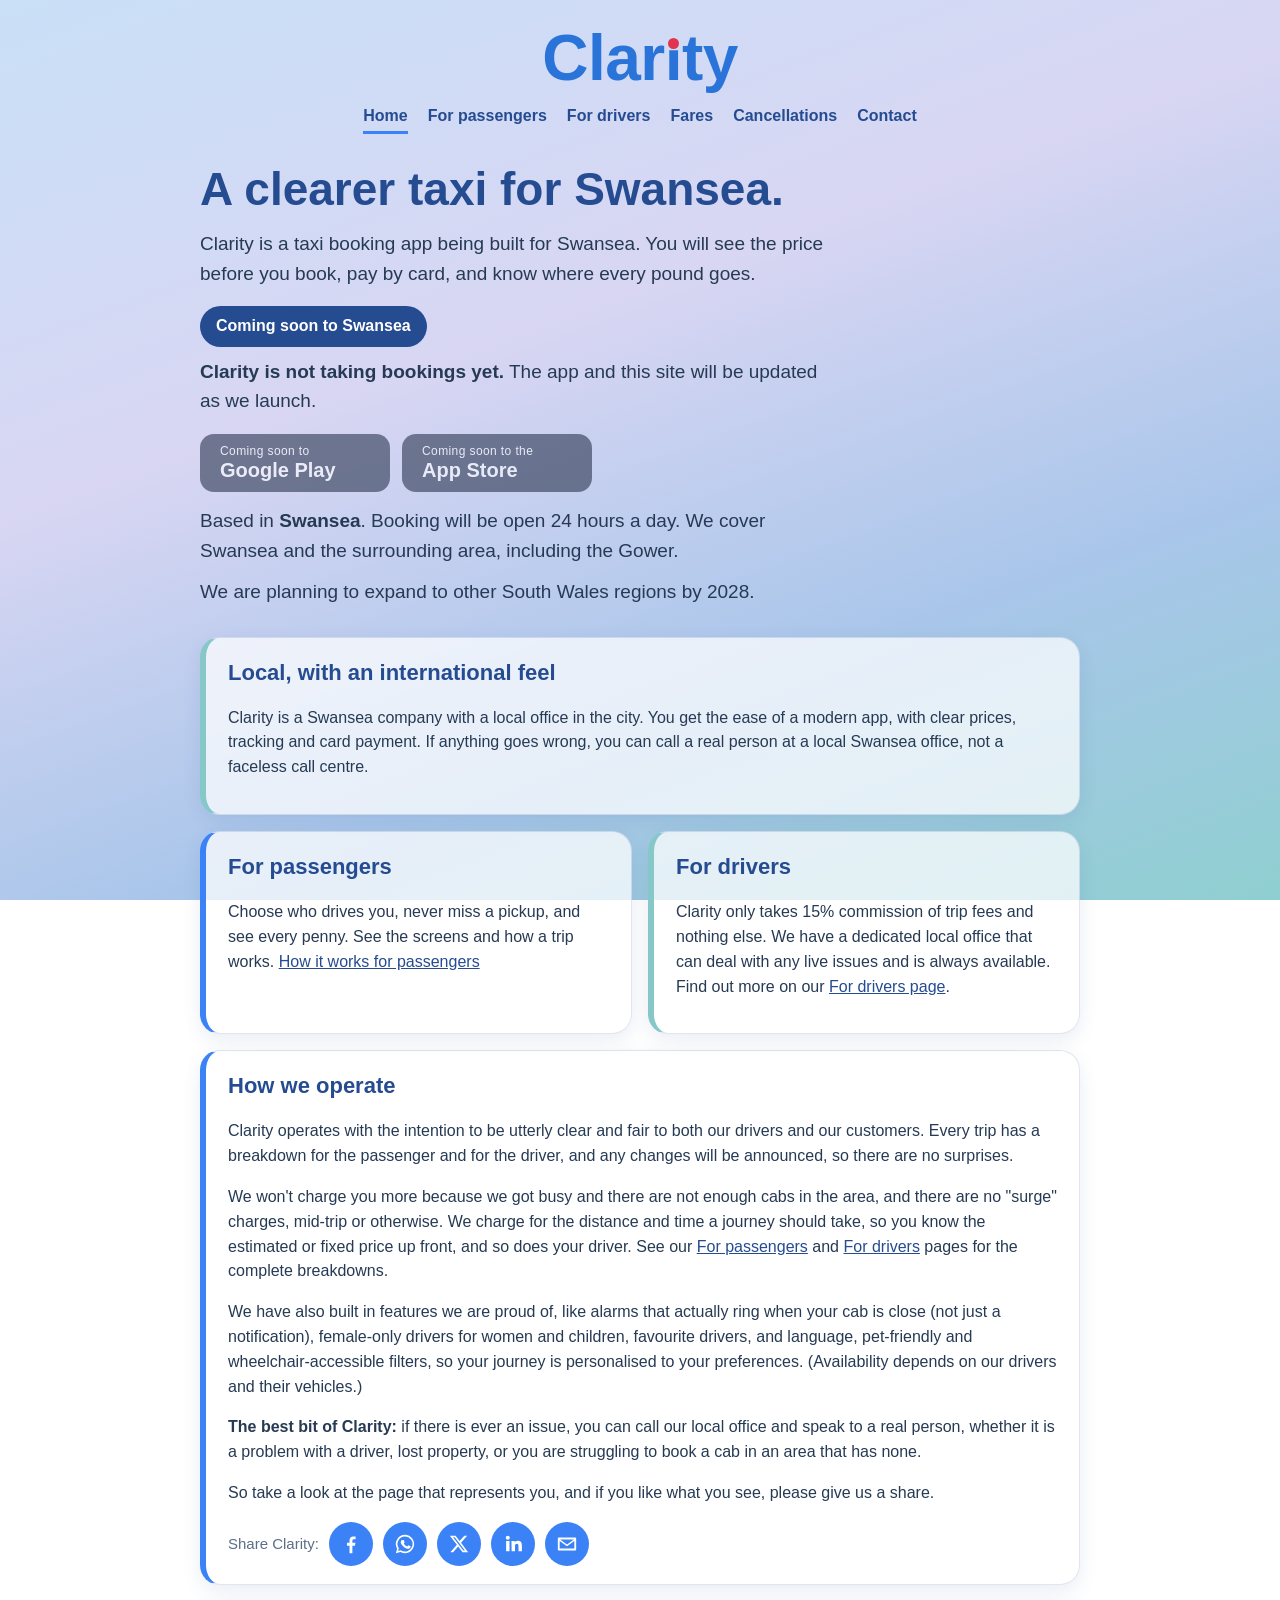
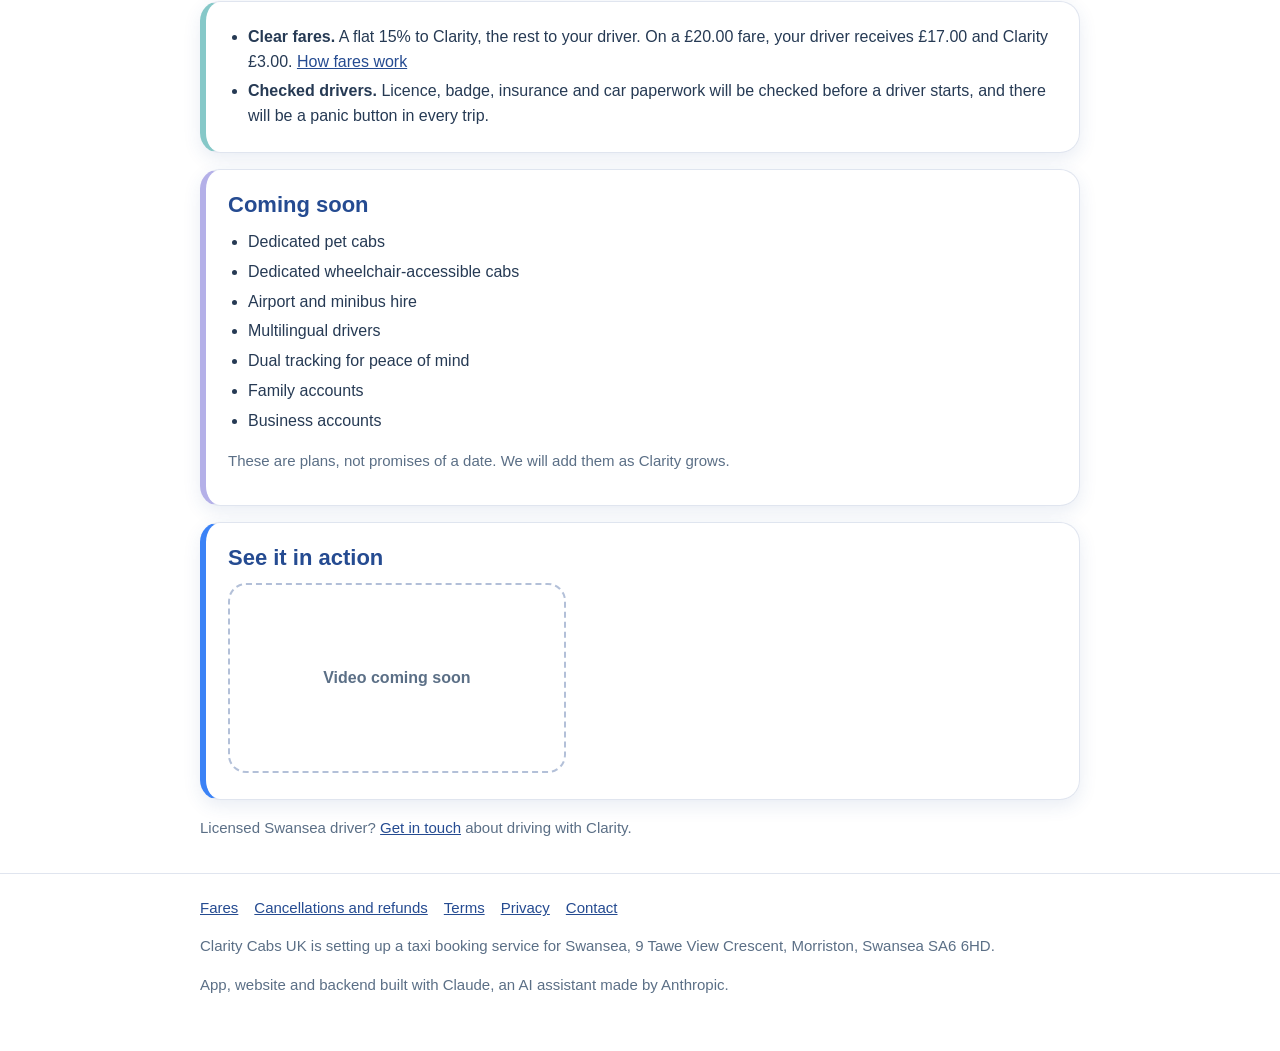
==== index.html @ 17a3097c "Clarity website, pre-launch: coming soon to Swansea Co-Authored-By: Claude Sonnet 5.5 <noreply@anthr" ====
<!doctype html>
<html lang="en-GB">
<head>
<meta charset="utf-8">
<meta name="viewport" content="width=device-width, initial-scale=1">
<title>Clarity: a clearer taxi for Swansea</title>
<meta name="description" content="Clarity is a local Swansea cab company with an international feel: a modern booking app, clear prices, and a local office you can call.">
<link rel="stylesheet" href="style.css?v=2">
</head>
<body>
<header class="site"><div class="wrap">
  <a class="mark" href="/" aria-label="Clarity home">Clar<span class="i"><span class="stem">ı</span></span>ty</a>
  <nav>
    <a href="/" aria-current="page">Home</a>
    <a href="passengers.html">For passengers</a>
    <a href="drivers.html">For drivers</a>
    <a href="fares.html">Fares</a>
    <a href="cancellations.html">Cancellations</a>
    <a href="contact.html">Contact</a>
  </nav>
</div></header>

<main class="wrap">
  <section class="hero">
    <h1>A clearer taxi for Swansea.</h1>
    <p>Clarity is a taxi booking app being built for Swansea. You will see the price before you book, pay by card, and know where every pound goes.</p>
    <span class="soon">Coming soon to Swansea</span>
    <p class="note" style="margin-top:10px"><strong>Clarity is not taking bookings yet.</strong> The app and this site will be updated as we launch.</p>
    <div class="badges" aria-label="Get the app">
      <!-- Replace each span with a link, and the text with the official store badge, when the app is published -->
      <span class="store" aria-disabled="true"><small>Coming soon to</small><strong>Google Play</strong></span>
      <span class="store" aria-disabled="true"><small>Coming soon to the</small><strong>App Store</strong></span>
    </div>
    <p class="note" style="margin-top:14px">Based in <strong>Swansea</strong>. Booking will be open 24 hours a day. We cover Swansea and the surrounding area, including the Gower.</p>
    <p class="note" style="margin-top:6px">We are planning to expand to other South Wales regions by 2028.</p>
  </section>

  <section class="card teal" id="local">
    <h2>Local, with an international feel</h2>
    <p>Clarity is a Swansea company with a local office in the city. You get the ease of a modern app, with clear prices, tracking and card payment. If anything goes wrong, you can call a real person at a local Swansea office, not a faceless call centre.</p>
  </section>

  <section class="grid" id="how" style="margin-top:16px">
    <div class="card"><h2>For passengers</h2><p>Choose who drives you, never miss a pickup, and see every penny. See the screens and how a trip works. <a href="passengers.html">How it works for passengers</a></p></div>
    <div class="card teal"><h2>For drivers</h2><p>Clarity only takes 15% commission of trip fees and nothing else. We have a dedicated local office that can deal with any live issues and is always available. Find out more on our <a href="drivers.html">For drivers page</a>.</p></div>
  </section>

  <section class="card" id="how-we-operate" style="margin-top:16px">
    <h2>How we operate</h2>
    <p>Clarity operates with the intention to be utterly clear and fair to both our drivers and our customers. Every trip has a breakdown for the passenger and for the driver, and any changes will be announced, so there are no surprises.</p>
    <p>We won't charge you more because we got busy and there are not enough cabs in the area, and there are no "surge" charges, mid-trip or otherwise. We charge for the distance and time a journey should take, so you know the estimated or fixed price up front, and so does your driver. See our <a href="passengers.html">For passengers</a> and <a href="drivers.html">For drivers</a> pages for the complete breakdowns.</p>
    <p>We have also built in features we are proud of, like alarms that actually ring when your cab is close (not just a notification), female-only drivers for women and children, favourite drivers, and language, pet-friendly and wheelchair-accessible filters, so your journey is personalised to your preferences. (Availability depends on our drivers and their vehicles.)</p>
    <p><strong>The best bit of Clarity:</strong> if there is ever an issue, you can call our local office and speak to a real person, whether it is a problem with a driver, lost property, or you are struggling to book a cab in an area that has none.</p>
    <p>So take a look at the page that represents you, and if you like what you see, please give us a share.</p>
    <div class="shares" aria-label="Share Clarity">
      <span class="note">Share Clarity:</span>
      <a class="share" href="https://www.facebook.com/sharer/sharer.php?u=https%3A%2F%2Fclaritycabs.co.uk%2F" target="_blank" rel="noopener" aria-label="Share on Facebook" title="Share on Facebook"><svg viewBox="0 0 24 24" aria-hidden="true"><path d="M13.5 22v-8.2h2.8l.5-3.3h-3.3V8.4c0-1 .4-1.7 1.8-1.7H17V3.8c-.3 0-1.3-.1-2.5-.1-2.5 0-4.1 1.5-4.1 4.2v2.6H7.6v3.3h2.8V22z"/></svg></a>
      <a class="share" href="https://wa.me/?text=Clarity%2C%20a%20clearer%20taxi%20for%20Swansea%20https%3A%2F%2Fclaritycabs.co.uk%2F" target="_blank" rel="noopener" aria-label="Share on WhatsApp" title="Share on WhatsApp"><svg viewBox="0 0 24 24" aria-hidden="true"><path d="M12 2a10 10 0 0 0-8.6 15.1L2 22l5-1.3A10 10 0 1 0 12 2zm0 1.8a8.2 8.2 0 1 1-4.2 15.2l-.3-.2-3 .8.8-2.9-.2-.3A8.2 8.2 0 0 1 12 3.8zm-3 3.7c-.2 0-.5.1-.7.4-.3.3-.9.9-.9 2.1s.9 2.5 1 2.6c.1.2 1.800 2.900 4.500 3.900 2.200.9 2.700.7 3.200.7.500-.1 1.600-.7 1.800-1.300.2-.6.2-1.200.2-1.300-.1-.1-.2-.2-.5-.3l-1.600-.8c-.2-.1-.4-.1-.6.1l-.7.9c-.1.2-.3.2-.5.1-.3-.1-1.100-.4-2-1.200-.7-.7-1.200-1.500-1.400-1.700-.1-.3 0-.4.100-.5l.4-.5.2-.4c.1-.2 0-.3 0-.4l-.7-1.800c-.2-.5-.4-.4-.6-.4z"/></svg></a>
      <a class="share" href="https://twitter.com/intent/tweet?url=https%3A%2F%2Fclaritycabs.co.uk%2F&text=Clarity%2C%20a%20clearer%20taxi%20for%20Swansea" target="_blank" rel="noopener" aria-label="Share on X" title="Share on X"><svg viewBox="0 0 24 24" aria-hidden="true"><path d="M17.8 3h3.1l-6.7 7.700L22 21h-6.100l-4.800-6.200L5.600 21H2.500l7.200-8.200L2 3h6.300l4.300 5.700zm-1.100 16.200h1.700L7.300 4.700H5.500z"/></svg></a>
      <a class="share" href="https://www.linkedin.com/sharing/share-offsite/?url=https%3A%2F%2Fclaritycabs.co.uk%2F" target="_blank" rel="noopener" aria-label="Share on LinkedIn" title="Share on LinkedIn"><svg viewBox="0 0 24 24" aria-hidden="true"><path d="M4.500 8.800h3.700V20H4.500zM6.300 3a2.200 2.200 0 1 1 0 4.400 2.200 2.200 0 0 1 0-4.400zM10.300 8.800h3.500v1.500c.5-.9 1.700-1.800 3.500-1.800 3.700 0 4.400 2.400 4.400 5.600V20h-3.700v-5.300c0-1.300 0-2.900-1.800-2.900s-2 1.400-2 2.800V20h-3.700z"/></svg></a>
      <a class="share" href="mailto:?subject=Clarity%2C%20a%20clearer%20taxi%20for%20Swansea&body=Have%20a%20look%20at%20Clarity%3A%20https%3A%2F%2Fclaritycabs.co.uk%2F" target="_blank" rel="noopener" aria-label="Share by email" title="Share by email"><svg viewBox="0 0 24 24" aria-hidden="true"><path d="M3 5h18a1 1 0 0 1 1 1v12a1 1 0 0 1-1 1H3a1 1 0 0 1-1-1V6a1 1 0 0 1 1-1zm1.500 2 7.500 5.500L19.500 7zM4 8.700V17h16V8.700l-8 5.800z"/></svg></a>
    </div>
  </section>

  <section class="card teal" aria-label="Why Clarity" style="margin-top:16px">
    <ul style="margin:0;padding-left:20px">
      <li><strong>Clear fares.</strong> A flat 15% to Clarity, the rest to your driver. On a £20.00 fare, your driver receives £17.00 and Clarity £3.00. <a href="fares.html">How fares work</a></li>
      <li><strong>Checked drivers.</strong> Licence, badge, insurance and car paperwork will be checked before a driver starts, and there will be a panic button in every trip.</li>
    </ul>
  </section>

  <section class="card lilac" id="future" style="margin-top:16px">
    <h2>Coming soon</h2>
    <ul style="margin:6px 0 0;padding-left:20px">
      <li>Dedicated pet cabs</li>
      <li>Dedicated wheelchair-accessible cabs</li>
      <li>Airport and minibus hire</li>
      <li>Multilingual drivers</li>
      <li>Dual tracking for peace of mind</li>
      <li>Family accounts</li>
      <li>Business accounts</li>
    </ul>
    <p class="note">These are plans, not promises of a date. We will add them as Clarity grows.</p>
  </section>

  <section class="card" id="video" style="margin-top:16px">
    <h2>See it in action</h2>
    <div class="video" role="img" aria-label="A video of the app is coming soon"><span>Video coming soon</span></div>
  </section>

  <p class="note" style="margin-top:16px">Licensed Swansea driver? <a href="contact.html">Get in touch</a> about driving with Clarity.</p>
</main>

<footer class="site"><div class="wrap">
  <a href="fares.html">Fares</a><a href="cancellations.html">Cancellations and refunds</a><a href="terms.html">Terms</a><a href="privacy.html">Privacy</a><a href="contact.html">Contact</a>
  <p>Clarity Cabs UK is setting up a taxi booking service for Swansea, 9 Tawe View Crescent, Morriston, Swansea SA6 6HD.</p>
  <p>App, website and backend built with Claude, an AI assistant made by Anthropic.</p>
</div></footer>
</body>
</html>
---- style.css ----
/* Clarity website: the same icy blue and lilac look as the apps. One stylesheet, no scripts, no outside fonts or trackers. */
:root {
  --navy: #254b91;
  --ink: #263a54;
  --muted: #5b6f86;
  --blue: #3b82f6;
  --red: #e0344f;
  --card: rgba(255, 255, 255, 0.72);
  --edge: rgba(37, 75, 145, 0.14);
}
* { box-sizing: border-box; }
html { -webkit-text-size-adjust: 100%; }
body {
  margin: 0;
  font-family: "Segoe UI", Roboto, "Helvetica Neue", Arial, sans-serif;
  color: var(--ink);
  line-height: 1.55;
  background: linear-gradient(160deg, #c9e0f7 0%, #d8d6f3 38%, #a9c6ea 70%, #8fcfd0 100%) fixed;
  min-height: 100vh;
}
a { color: var(--navy); }
.wrap { max-width: 920px; margin: 0 auto; padding: 0 20px; }

header.site { padding: 26px 0 8px; }
header.site .wrap { display: flex; flex-direction: column; align-items: center; gap: 14px; text-align: center; }
.mark { font-size: 64px; display: block; font-weight: 800; color: #2a74d9; text-decoration: none; letter-spacing: -0.5px; line-height: 1; }
.mark .i { position: relative; display: inline-block; }
.mark .stem { display: inline-block; clip-path: inset(0.38em 0 0 0); }
.mark .i::after { content: ""; position: absolute; left: 50%; top: 0.18em; width: 0.18em; height: 0.18em; margin-left: -0.09em; border-radius: 50%; background: var(--red); }
nav { display: flex; flex-wrap: wrap; justify-content: center; gap: 6px 20px; }
nav a { text-decoration: none; font-weight: 600; color: var(--navy); }
nav a[aria-current="page"] { border-bottom: 3px solid var(--blue); padding-bottom: 2px; }

.hero { padding: 22px 0 18px; text-align: left; }
.hero h1 { font-size: clamp(30px, 6vw, 46px); line-height: 1.12; margin: 0 0 14px; color: var(--navy); }
.hero p { font-size: 19px; max-width: 640px; margin: 0 0 12px; color: var(--ink); }
.soon { display: inline-block; background: var(--navy); color: #fff; font-weight: 700; padding: 8px 16px; border-radius: 22px; margin-top: 6px; }

h1.page { font-size: clamp(28px, 5vw, 38px); color: var(--navy); margin: 30px 0 6px; }
h2 { font-size: 22px; color: var(--navy); margin: 0 0 8px; }
.lead { font-size: 18px; color: var(--muted); margin: 0 0 18px; }

.card { background: var(--card); border: 1px solid var(--edge); border-left: 6px solid var(--blue); border-radius: 20px; padding: 18px 22px; margin: 0 0 16px; box-shadow: 0 6px 18px rgba(37, 75, 145, 0.10); }
.card.teal { border-left-color: #86c8c8; }
.card.lilac { border-left-color: #b4b0e8; }
.card.red { border-left-color: var(--red); }
.card ul, .card ol { margin: 6px 0 4px; padding-left: 22px; }
.card li { margin: 5px 0; }
.grid { display: grid; gap: 16px; grid-template-columns: repeat(auto-fit, minmax(260px, 1fr)); }
.grid .card { margin: 0; }

table { width: 100%; border-collapse: collapse; margin: 8px 0 4px; }
th, td { text-align: left; padding: 9px 8px; border-bottom: 1px solid var(--edge); vertical-align: top; }
th { color: var(--navy); }

.badges { display: flex; flex-wrap: wrap; gap: 12px; margin-top: 18px; }
.store { display: inline-flex; flex-direction: column; justify-content: center; min-width: 190px; padding: 10px 20px; border-radius: 14px; background: #1b2740; color: #fff; opacity: 0.55; cursor: default; line-height: 1.2; }
.store small { font-size: 12px; letter-spacing: 0.4px; }
.store strong { font-size: 20px; }
.steps-list { list-style: none; margin: 8px 0 2px; padding: 0; }
.steps-list li { display: flex; gap: 12px; align-items: flex-start; margin: 0 0 12px; }
.num { flex: none; width: 28px; height: 28px; border-radius: 50%; background: var(--blue); color: #fff; font-weight: 800; display: flex; align-items: center; justify-content: center; }
.video { max-width: 520px; max-height: 190px; aspect-ratio: 16 / 9; border: 2px dashed rgba(37, 75, 145, 0.35); border-radius: 18px; background: rgba(255, 255, 255, 0.45); display: flex; align-items: center; justify-content: center; color: var(--muted); font-weight: 700; margin: 6px 0 8px; }
.note { font-size: 15px; color: var(--muted); }
.todo { background: #fff4c9; border: 1px dashed #d9a400; padding: 1px 6px; border-radius: 6px; font-weight: 600; }

footer.site { margin-top: 34px; padding: 22px 0 40px; border-top: 1px solid var(--edge); font-size: 15px; color: var(--muted); }
footer.site a { margin-right: 16px; }
@media (max-width: 520px) { .hide-sm { display: none; } .card { padding: 16px 16px; } nav a { font-size: 14.5px; } .mark { font-size: 50px; } nav { gap: 6px 14px; } }

/* screen galleries (passenger and driver pages) */
.shots { display: flex; gap: 18px; overflow-x: auto; scroll-snap-type: x proximity; padding: 4px 4px 14px; margin: 10px 0 0; align-items: flex-start; -webkit-overflow-scrolling: touch; }
.shots figure { margin: 0; text-align: center; flex: 0 0 180px; scroll-snap-align: start; }
.shots img { width: 100%; max-width: 260px; height: auto; border-radius: 22px; border: 1px solid var(--edge); box-shadow: 0 8px 22px rgba(37, 75, 145, 0.18); }
.shots figcaption { font-size: 15px; color: var(--ink); margin-top: 8px; }
.shots figcaption strong { display: block; color: var(--navy); }

/* driver calculator */
.calc { display: grid; gap: 12px; grid-template-columns: repeat(auto-fit, minmax(220px, 1fr)); margin: 12px 0; }
.calc label { display: block; font-weight: 600; color: var(--navy); font-size: 15px; }
.calc input { display: block; width: 100%; margin-top: 6px; padding: 11px 12px; font-size: 18px; border: 1px solid var(--edge); border-radius: 12px; background: #fff; color: var(--ink); }
.calcout { font-size: 19px; font-weight: 700; color: var(--navy); background: rgba(255,255,255,.75); border-radius: 14px; padding: 14px 16px; margin: 6px 0 10px; }
.calc select { display: block; width: 100%; margin-top: 6px; padding: 11px 12px; font-size: 18px; border: 1px solid var(--edge); border-radius: 12px; background: #fff; color: var(--ink); }

.shares { display: flex; flex-wrap: wrap; align-items: center; gap: 10px; margin-top: 12px; }
a.share { display: inline-flex; align-items: center; justify-content: center; width: 44px; height: 44px; border-radius: 50%; background: var(--blue); color: #fff; }
a.share svg { width: 22px; height: 22px; fill: currentColor; }
a.share:hover, a.share:focus-visible { background: var(--red); }
.grid.after { margin-bottom: 30px; }
.tablewrap { overflow-x: auto; }
.tablewrap table { min-width: 560px; font-size: 15px; }
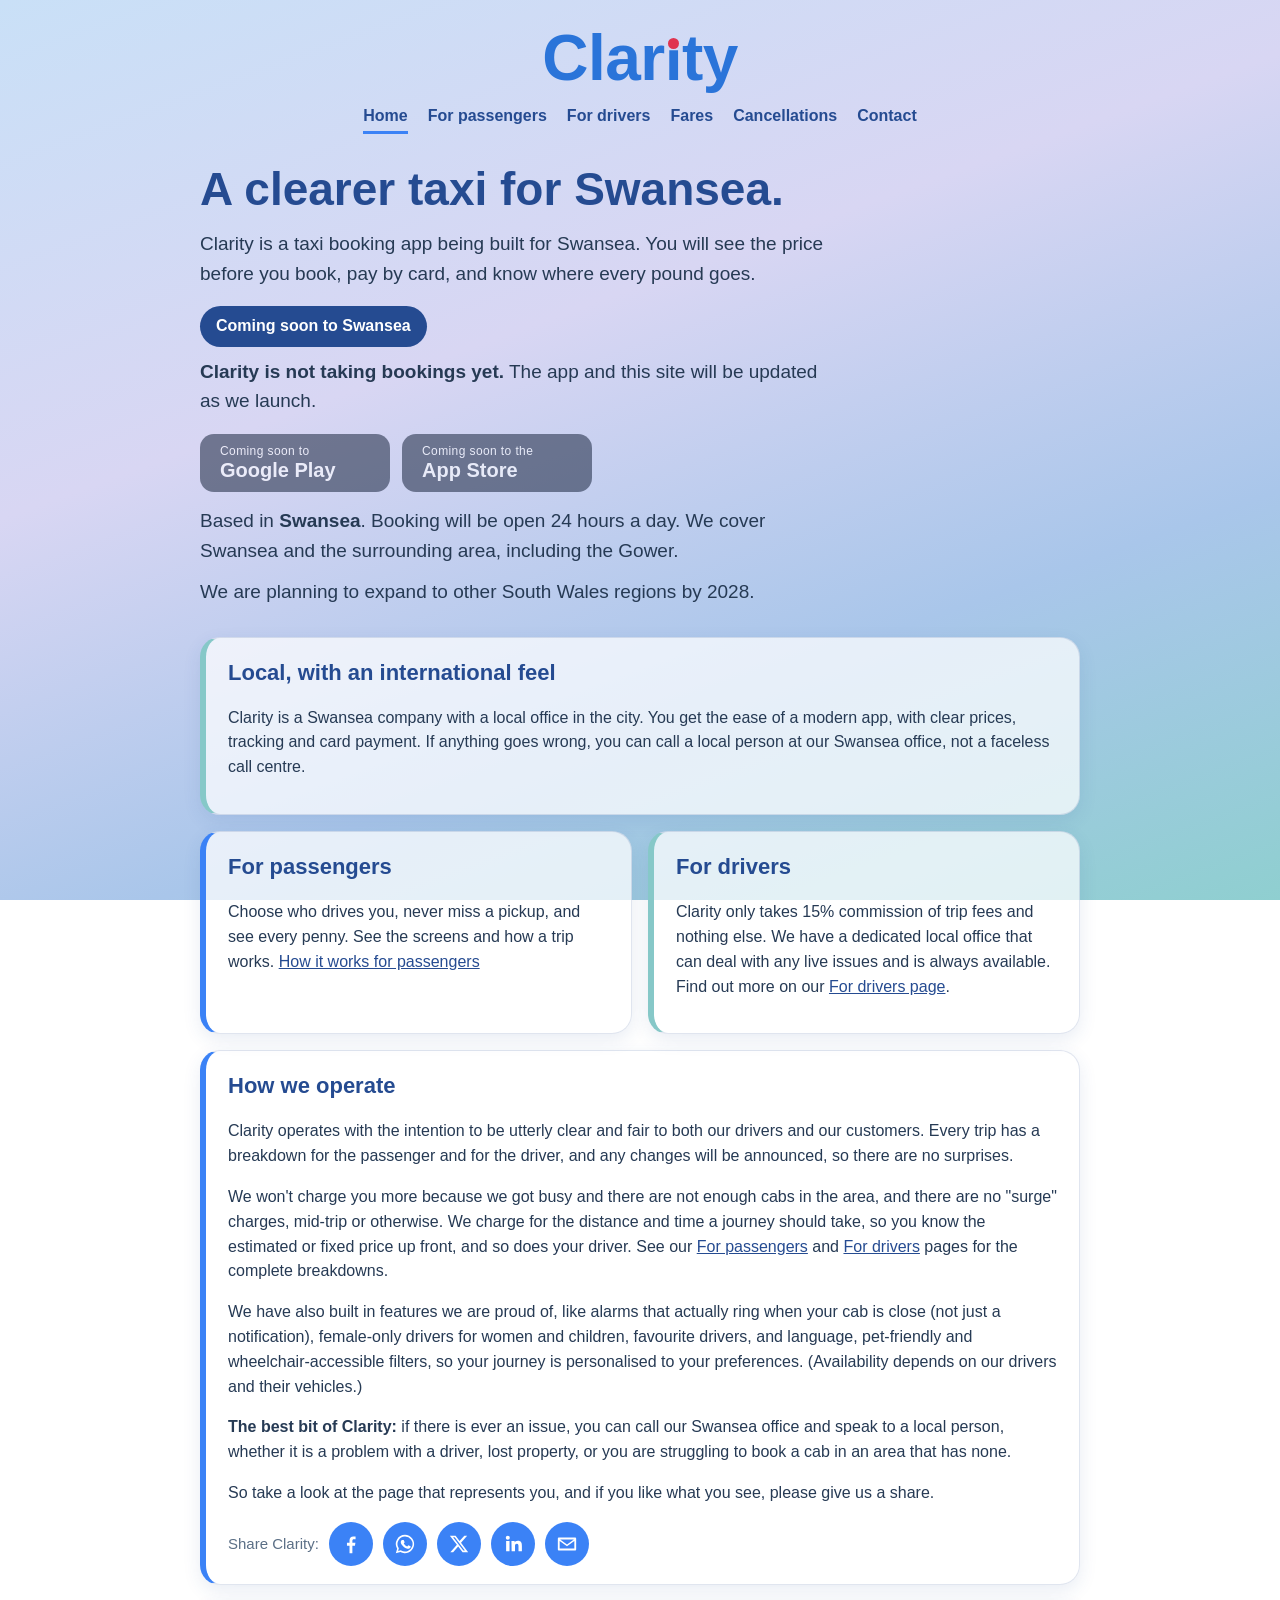
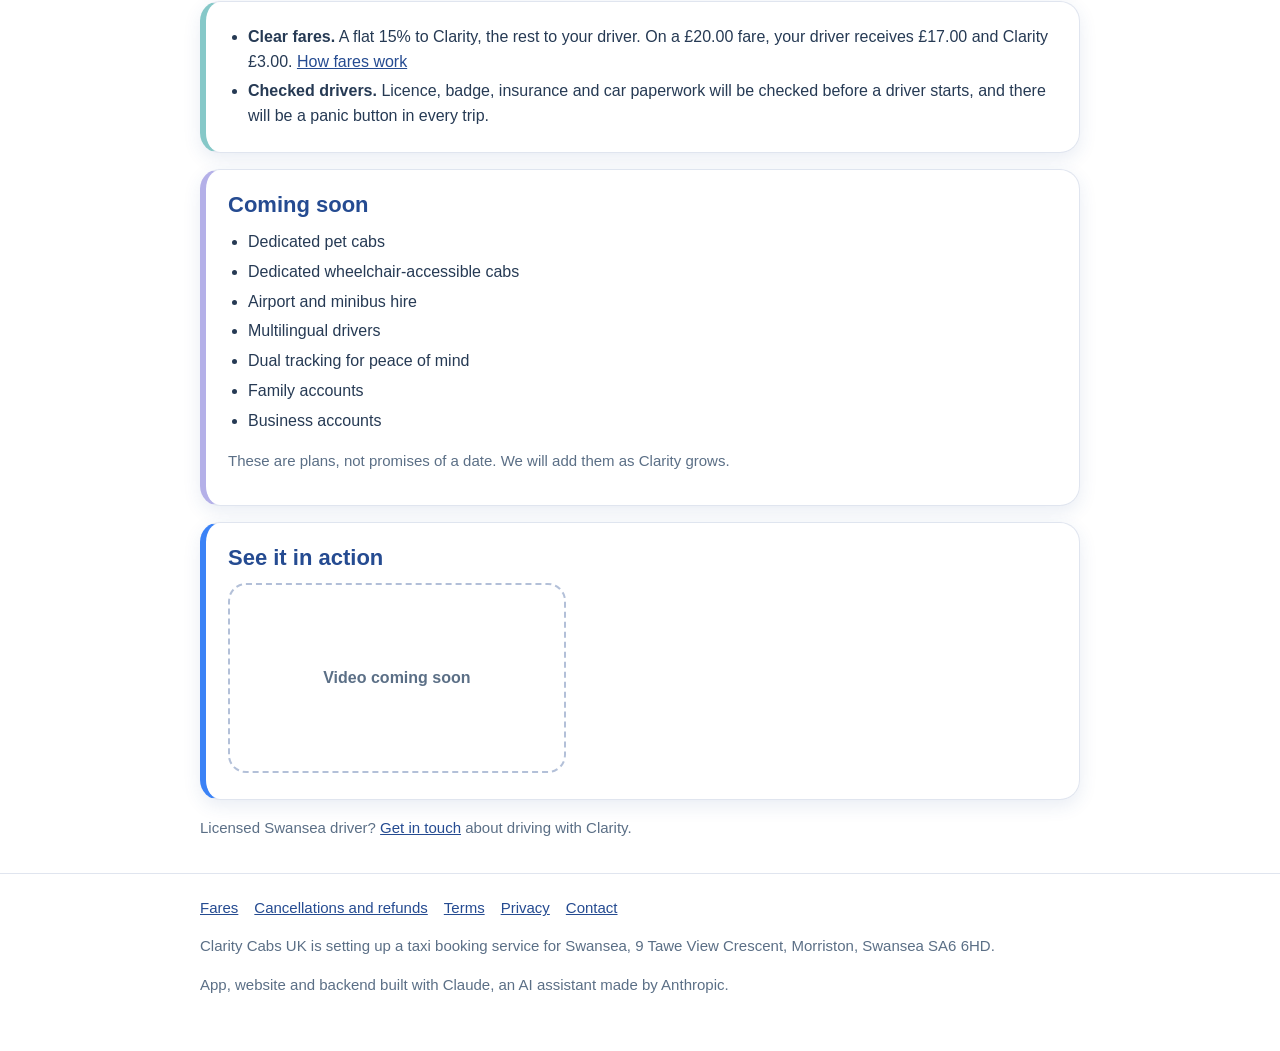
==== commit 0fbe31ff: "Website update Co-Authored-By: Claude Sonnet 5.5 <noreply@anthropic.com>" ====
--- a/index.html
+++ b/index.html
@@ -37,7 +37,7 @@
 
   <section class="card teal" id="local">
     <h2>Local, with an international feel</h2>
-    <p>Clarity is a Swansea company with a local office in the city. You get the ease of a modern app, with clear prices, tracking and card payment. If anything goes wrong, you can call a real person at a local Swansea office, not a faceless call centre.</p>
+    <p>Clarity is a Swansea company with a local office in the city. You get the ease of a modern app, with clear prices, tracking and card payment. If anything goes wrong, you can call a local person at our Swansea office, not a faceless call centre.</p>
   </section>
 
   <section class="grid" id="how" style="margin-top:16px">
@@ -50,7 +50,7 @@
     <p>Clarity operates with the intention to be utterly clear and fair to both our drivers and our customers. Every trip has a breakdown for the passenger and for the driver, and any changes will be announced, so there are no surprises.</p>
     <p>We won't charge you more because we got busy and there are not enough cabs in the area, and there are no "surge" charges, mid-trip or otherwise. We charge for the distance and time a journey should take, so you know the estimated or fixed price up front, and so does your driver. See our <a href="passengers.html">For passengers</a> and <a href="drivers.html">For drivers</a> pages for the complete breakdowns.</p>
     <p>We have also built in features we are proud of, like alarms that actually ring when your cab is close (not just a notification), female-only drivers for women and children, favourite drivers, and language, pet-friendly and wheelchair-accessible filters, so your journey is personalised to your preferences. (Availability depends on our drivers and their vehicles.)</p>
-    <p><strong>The best bit of Clarity:</strong> if there is ever an issue, you can call our local office and speak to a real person, whether it is a problem with a driver, lost property, or you are struggling to book a cab in an area that has none.</p>
+    <p><strong>The best bit of Clarity:</strong> if there is ever an issue, you can call our Swansea office and speak to a local person, whether it is a problem with a driver, lost property, or you are struggling to book a cab in an area that has none.</p>
     <p>So take a look at the page that represents you, and if you like what you see, please give us a share.</p>
     <div class="shares" aria-label="Share Clarity">
       <span class="note">Share Clarity:</span>
@@ -96,5 +96,6 @@
   <p>Clarity Cabs UK is setting up a taxi booking service for Swansea, 9 Tawe View Crescent, Morriston, Swansea SA6 6HD.</p>
   <p>App, website and backend built with Claude, an AI assistant made by Anthropic.</p>
 </div></footer>
+<script data-goatcounter="https://claritycabs.goatcounter.com/count" async src="https://gc.zgo.at/count.js"></script>
 </body>
 </html>
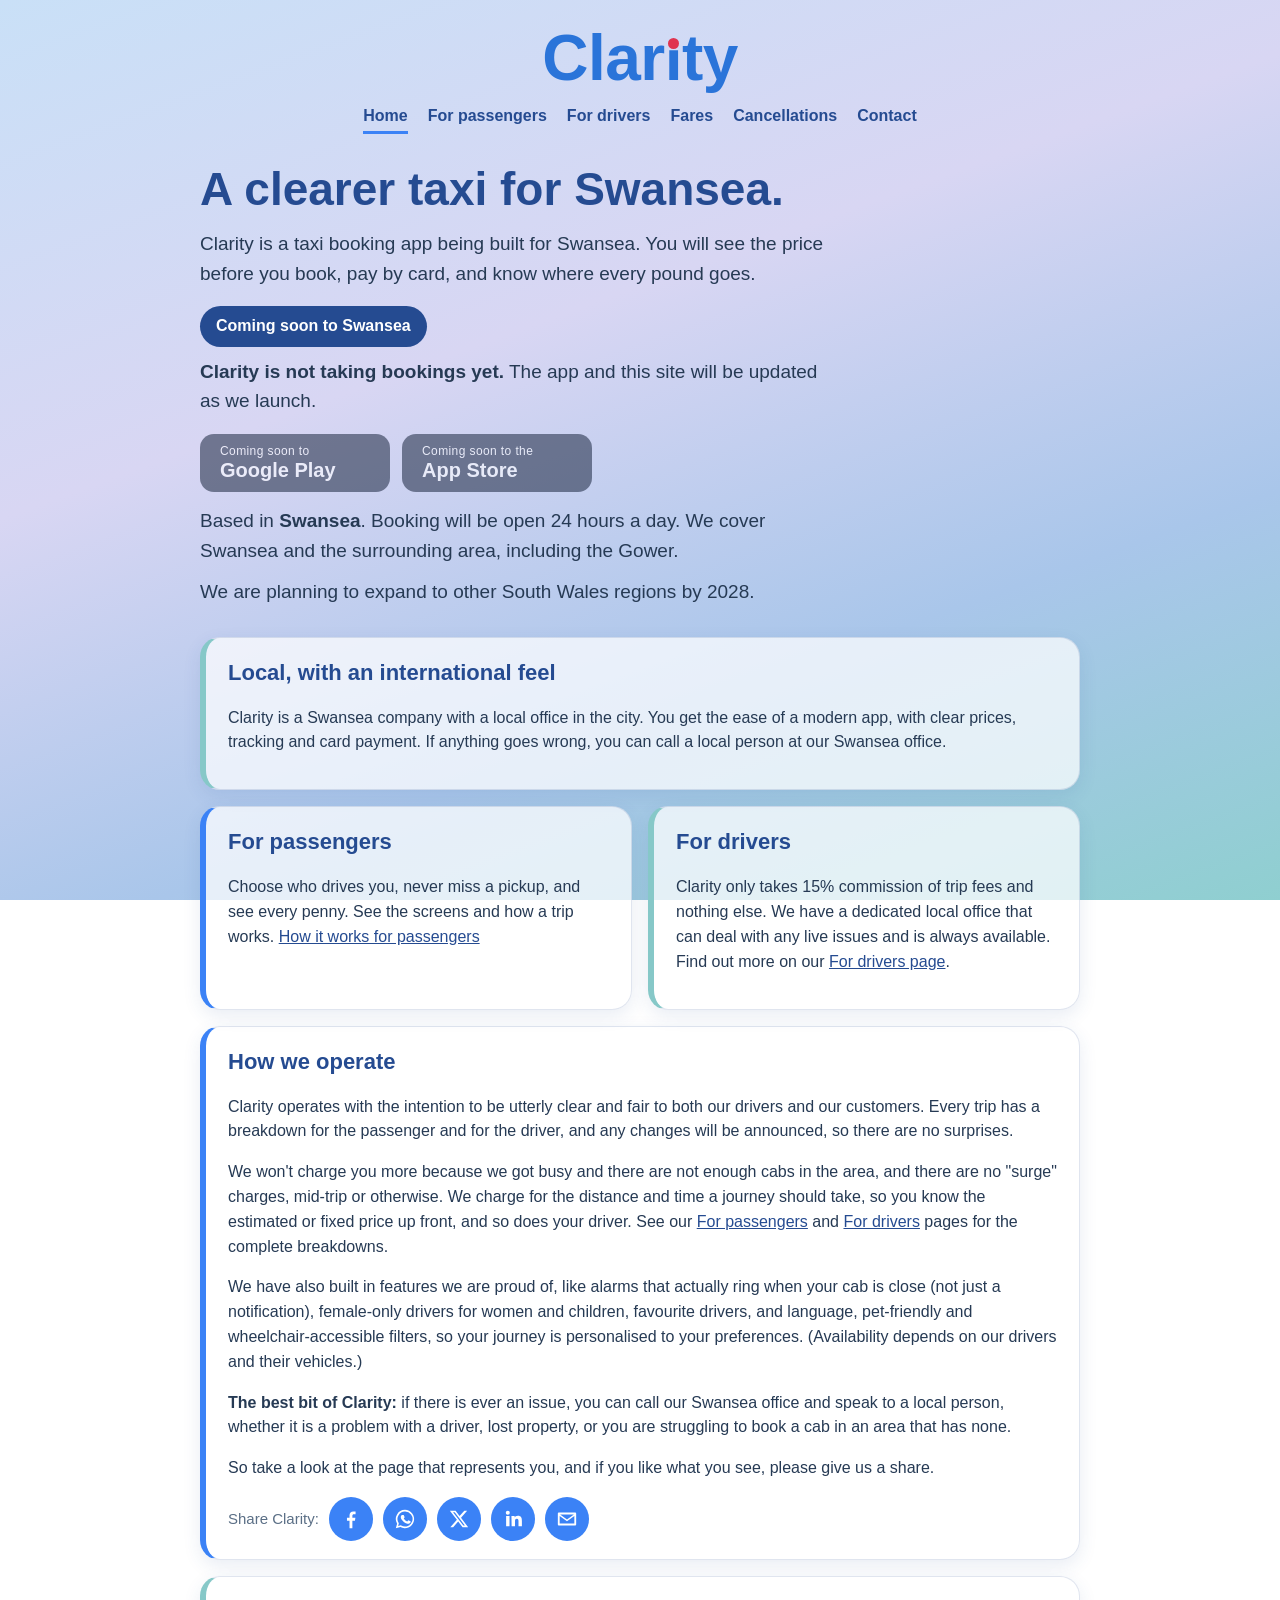
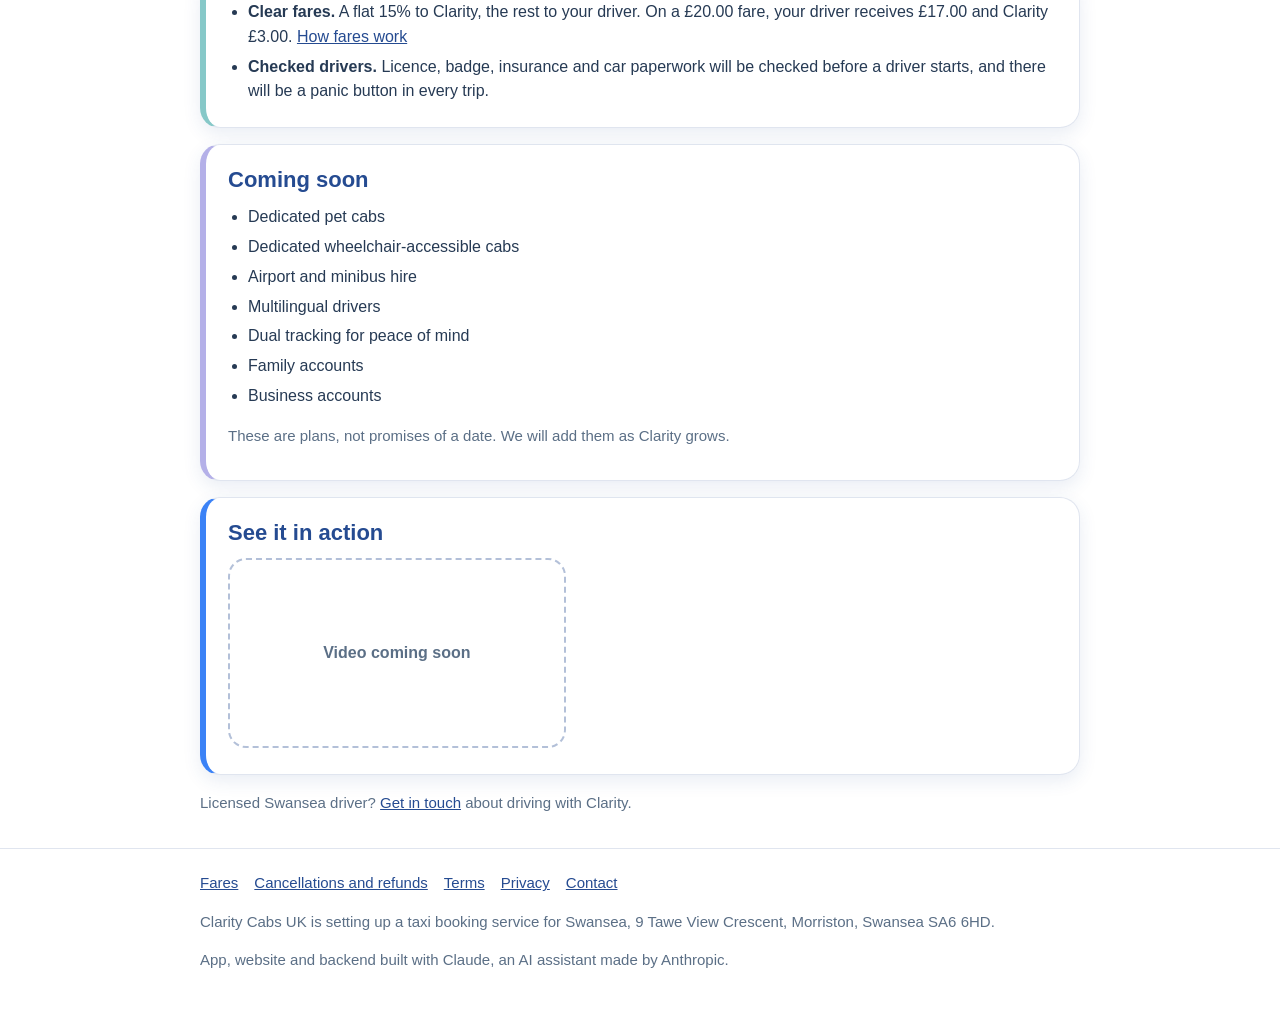
==== commit f392c276: "Website update Co-Authored-By: Claude Sonnet 5.5 <noreply@anthropic.com>" ====
--- a/index.html
+++ b/index.html
@@ -37,7 +37,7 @@
 
   <section class="card teal" id="local">
     <h2>Local, with an international feel</h2>
-    <p>Clarity is a Swansea company with a local office in the city. You get the ease of a modern app, with clear prices, tracking and card payment. If anything goes wrong, you can call a local person at our Swansea office, not a faceless call centre.</p>
+    <p>Clarity is a Swansea company with a local office in the city. You get the ease of a modern app, with clear prices, tracking and card payment. If anything goes wrong, you can call a local person at our Swansea office.</p>
   </section>
 
   <section class="grid" id="how" style="margin-top:16px">
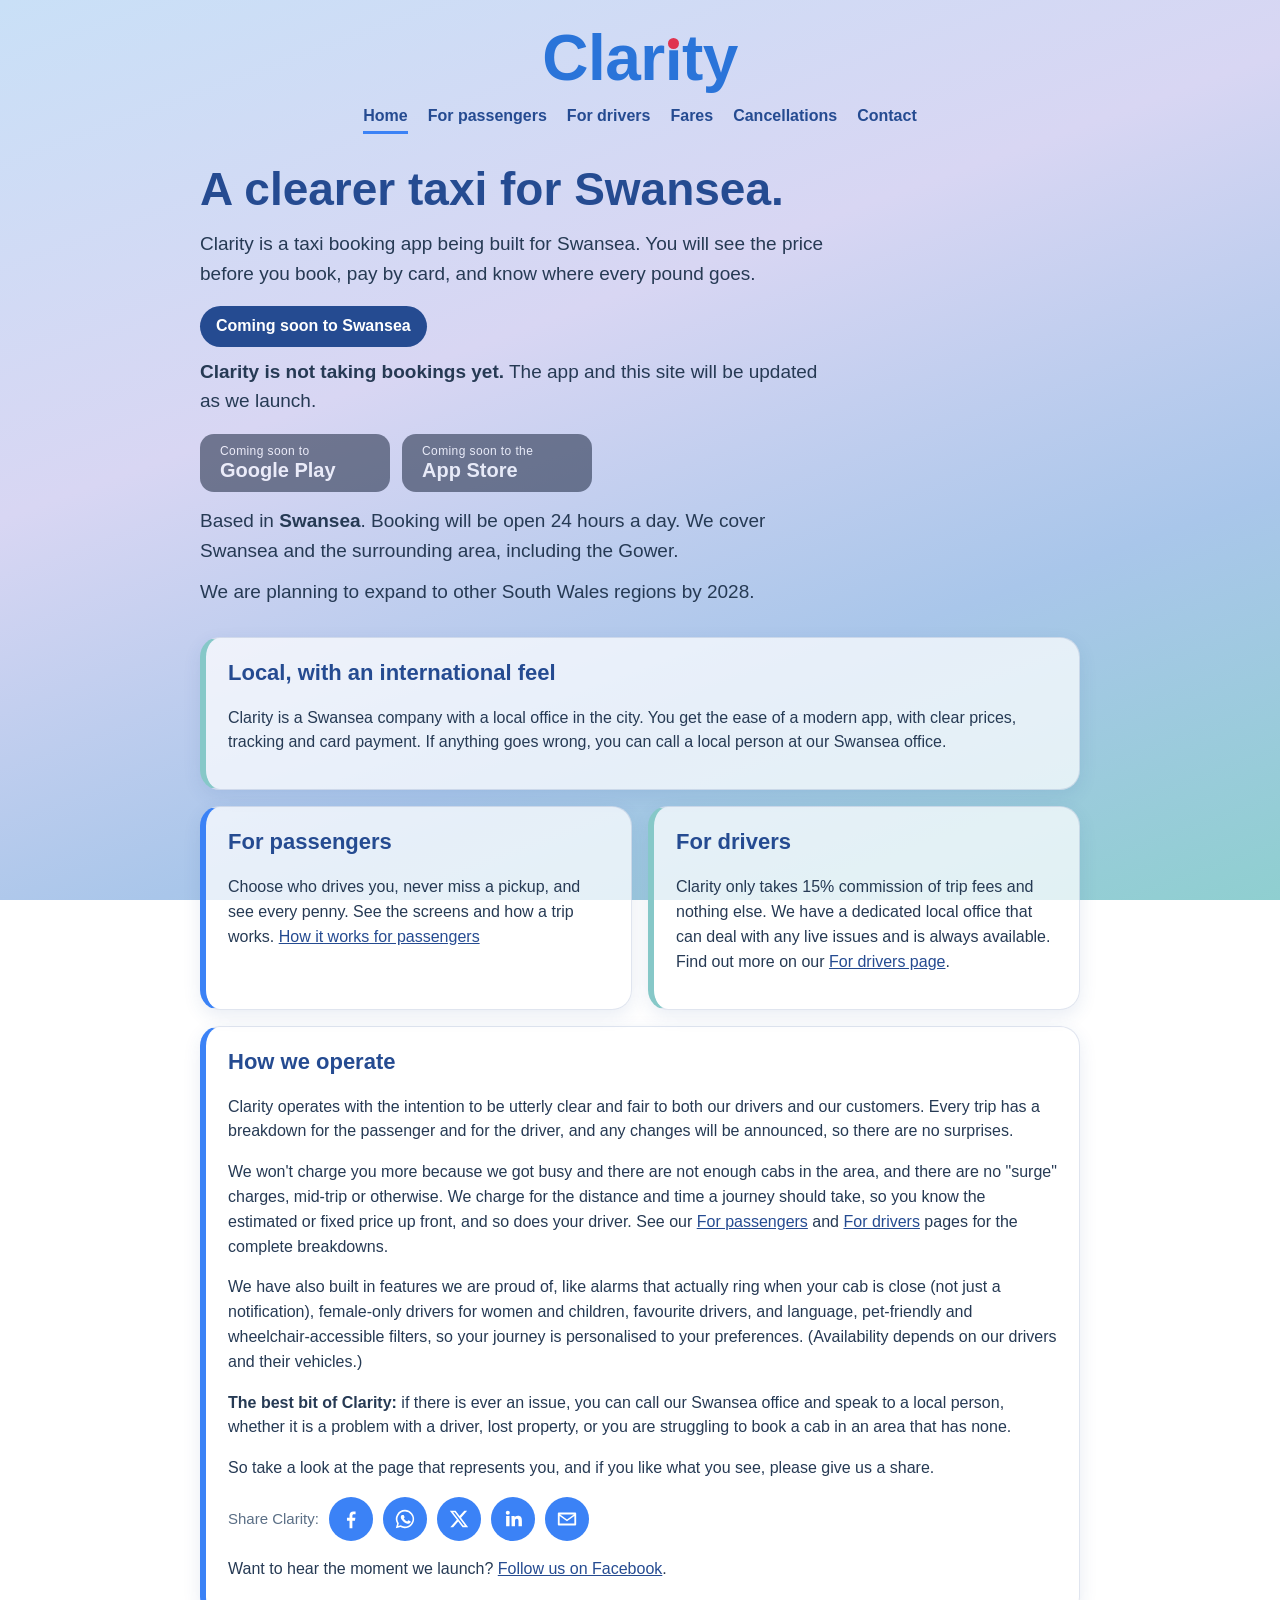
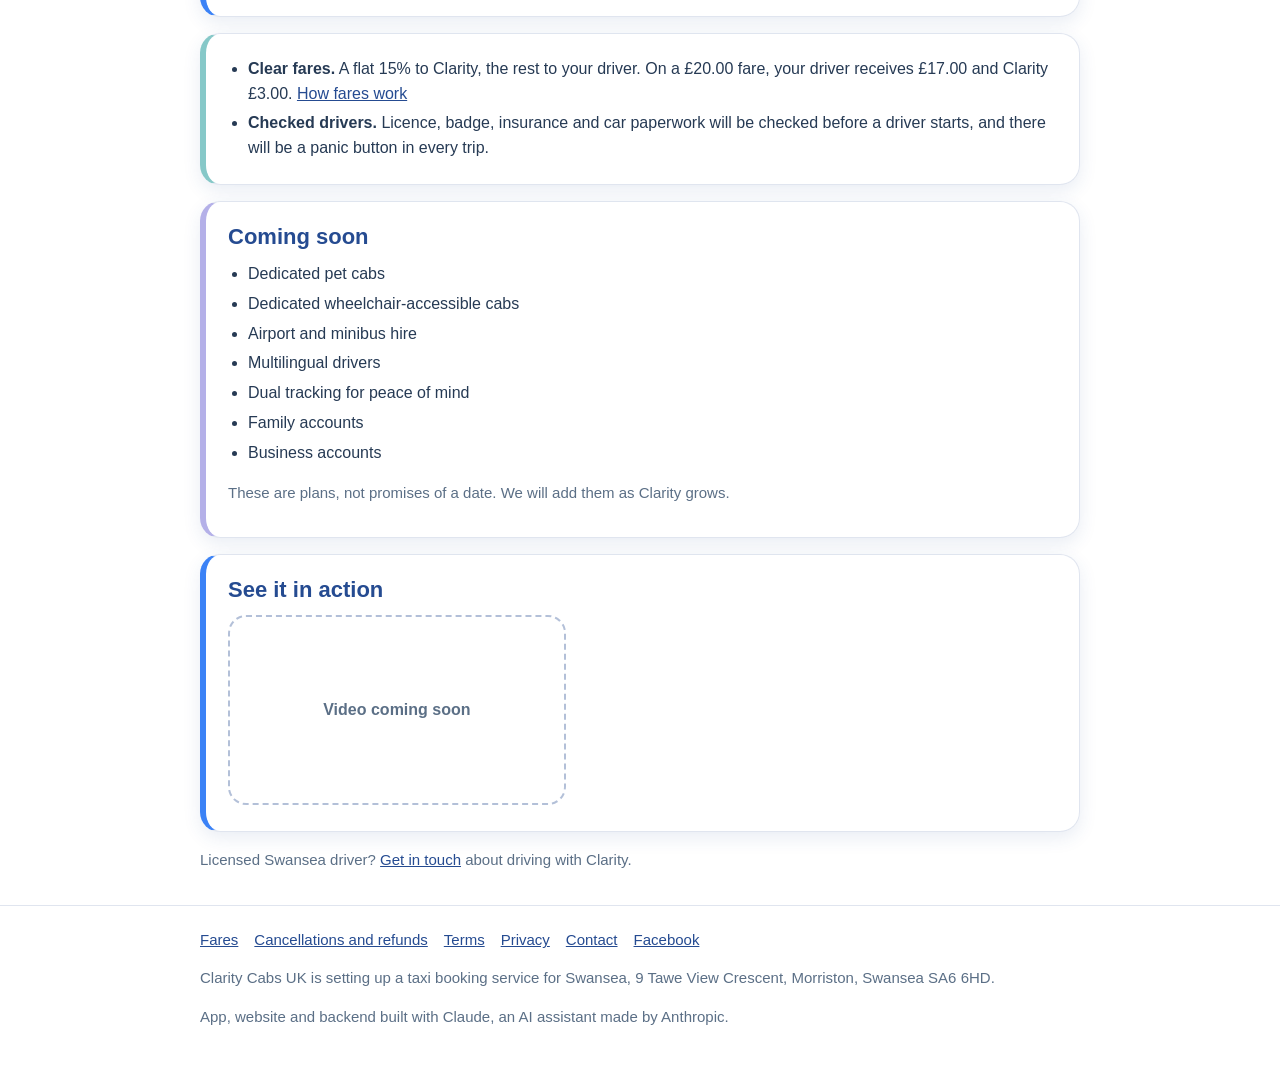
==== commit dd0cbdba: "Website update: Facebook link Co-Authored-By: Claude Sonnet 5.5 <noreply@anthropic.com>" ====
--- a/index.html
+++ b/index.html
@@ -60,6 +60,7 @@
       <a class="share" href="https://www.linkedin.com/sharing/share-offsite/?url=https%3A%2F%2Fclaritycabs.co.uk%2F" target="_blank" rel="noopener" aria-label="Share on LinkedIn" title="Share on LinkedIn"><svg viewBox="0 0 24 24" aria-hidden="true"><path d="M4.500 8.800h3.700V20H4.500zM6.300 3a2.200 2.200 0 1 1 0 4.400 2.200 2.200 0 0 1 0-4.400zM10.300 8.800h3.500v1.500c.5-.9 1.700-1.800 3.500-1.800 3.700 0 4.400 2.400 4.400 5.600V20h-3.700v-5.300c0-1.300 0-2.900-1.800-2.900s-2 1.400-2 2.800V20h-3.700z"/></svg></a>
       <a class="share" href="mailto:?subject=Clarity%2C%20a%20clearer%20taxi%20for%20Swansea&body=Have%20a%20look%20at%20Clarity%3A%20https%3A%2F%2Fclaritycabs.co.uk%2F" target="_blank" rel="noopener" aria-label="Share by email" title="Share by email"><svg viewBox="0 0 24 24" aria-hidden="true"><path d="M3 5h18a1 1 0 0 1 1 1v12a1 1 0 0 1-1 1H3a1 1 0 0 1-1-1V6a1 1 0 0 1 1-1zm1.500 2 7.500 5.500L19.500 7zM4 8.700V17h16V8.700l-8 5.800z"/></svg></a>
     </div>
+    <p>Want to hear the moment we launch? <a href="https://www.facebook.com/ClarityCabsUK" target="_blank" rel="noopener">Follow us on Facebook</a>.</p>
   </section>
 
   <section class="card teal" aria-label="Why Clarity" style="margin-top:16px">
@@ -92,7 +93,7 @@
 </main>
 
 <footer class="site"><div class="wrap">
-  <a href="fares.html">Fares</a><a href="cancellations.html">Cancellations and refunds</a><a href="terms.html">Terms</a><a href="privacy.html">Privacy</a><a href="contact.html">Contact</a>
+  <a href="fares.html">Fares</a><a href="cancellations.html">Cancellations and refunds</a><a href="terms.html">Terms</a><a href="privacy.html">Privacy</a><a href="contact.html">Contact</a><a href="https://www.facebook.com/ClarityCabsUK" target="_blank" rel="noopener">Facebook</a>
   <p>Clarity Cabs UK is setting up a taxi booking service for Swansea, 9 Tawe View Crescent, Morriston, Swansea SA6 6HD.</p>
   <p>App, website and backend built with Claude, an AI assistant made by Anthropic.</p>
 </div></footer>
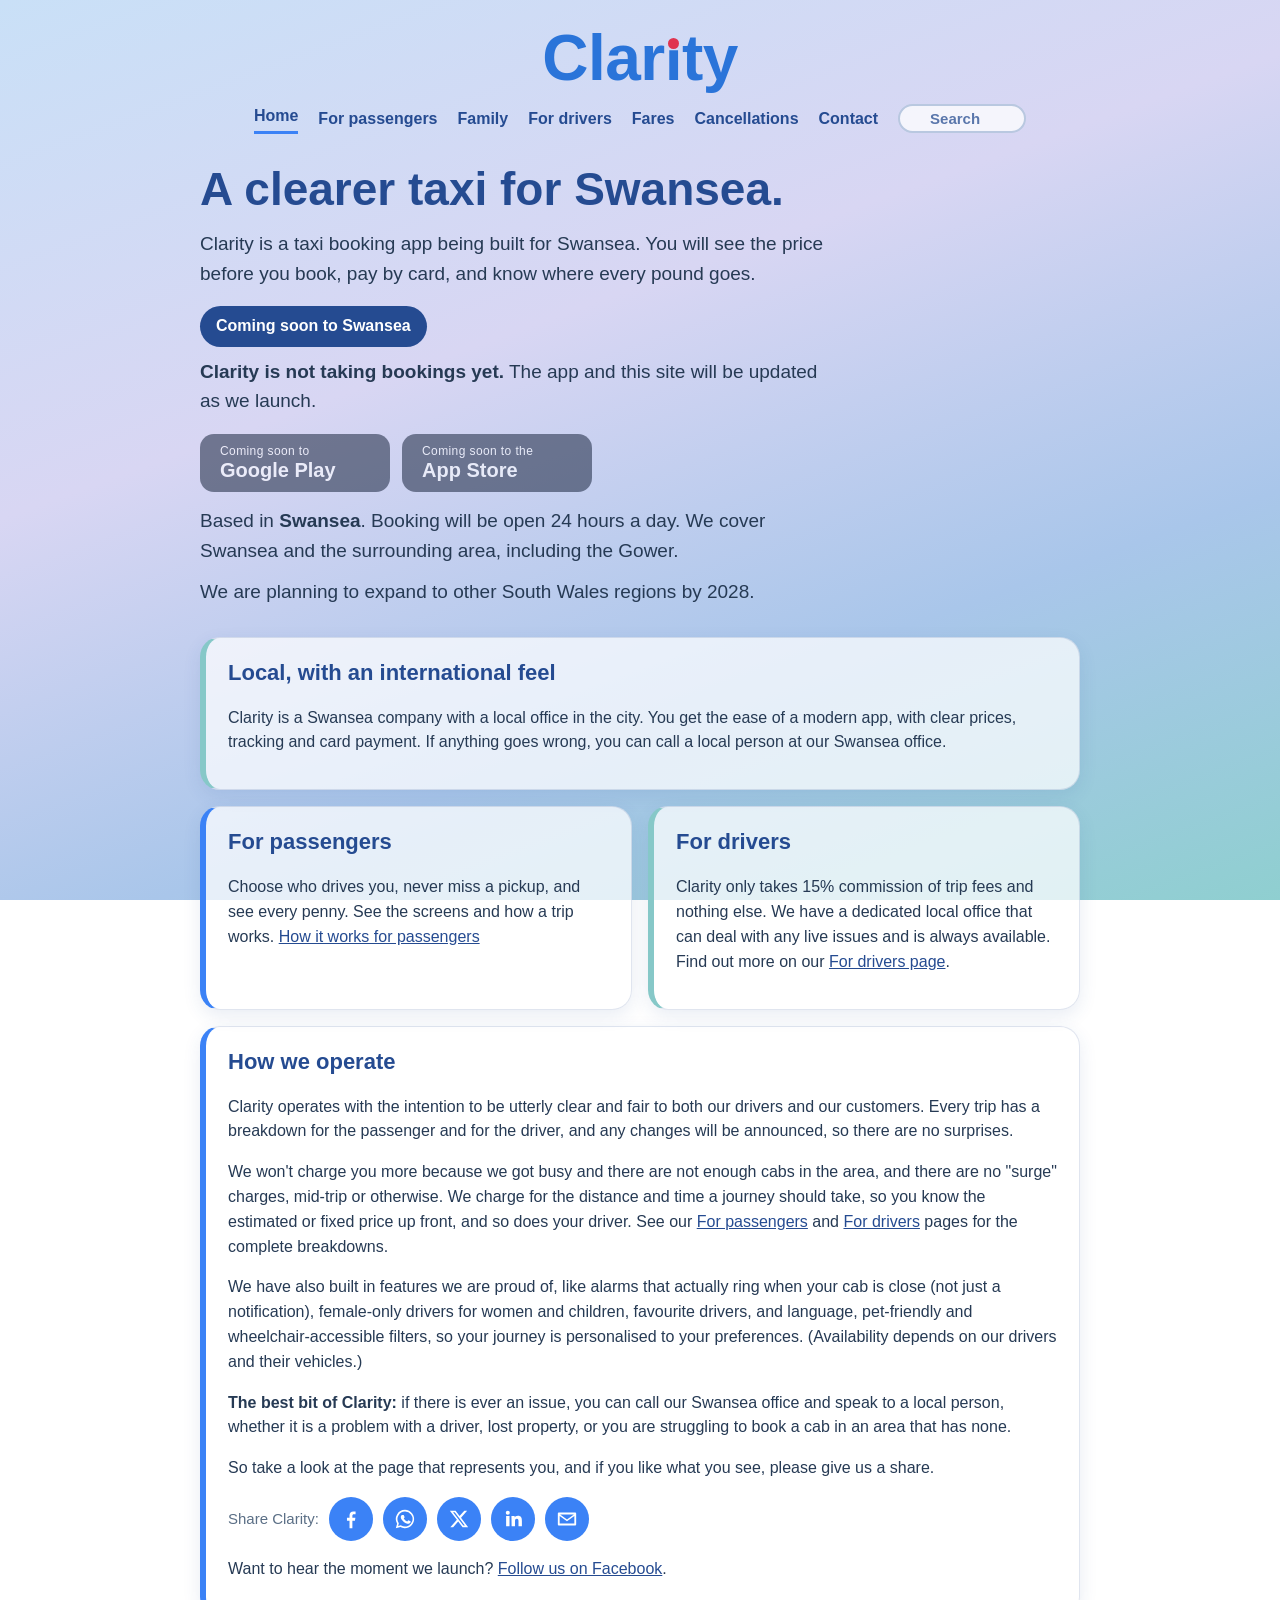
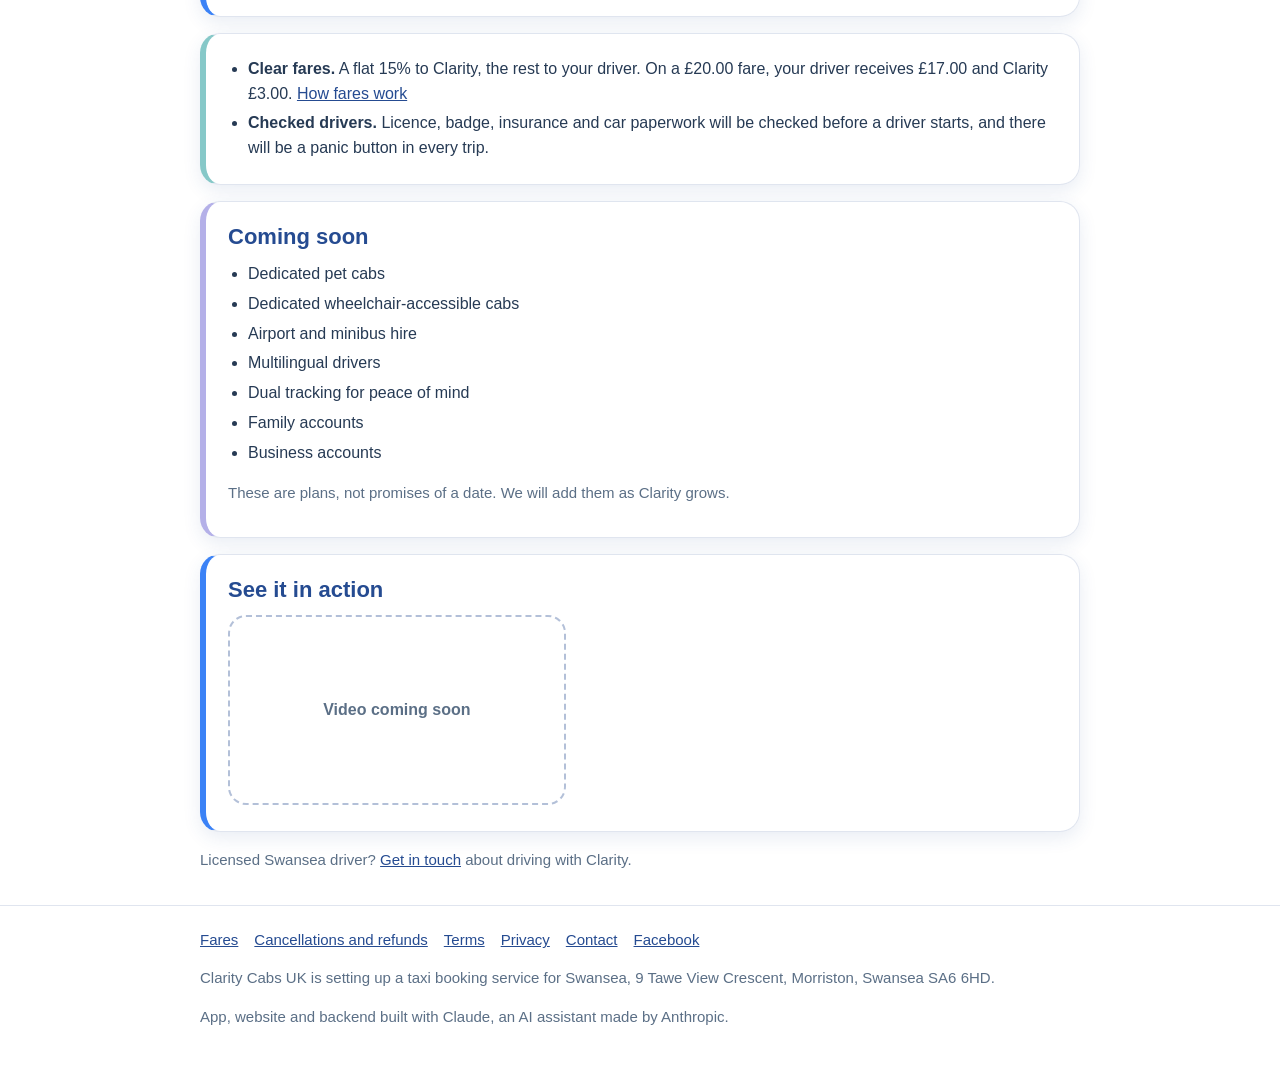
==== commit 21b9d02b: "Website update Co-Authored-By: Claude Sonnet 5.5 <noreply@anthropic.com>" ====
--- a/index.html
+++ b/index.html
@@ -5,7 +5,14 @@
 <meta name="viewport" content="width=device-width, initial-scale=1">
 <title>Clarity: a clearer taxi for Swansea</title>
 <meta name="description" content="Clarity is a local Swansea cab company with an international feel: a modern booking app, clear prices, and a local office you can call.">
-<link rel="stylesheet" href="style.css?v=2">
+<meta property="og:type" content="website">
+<meta property="og:site_name" content="Clarity Cabs UK">
+<meta property="og:title" content="Clarity: a clearer taxi for Swansea">
+<meta property="og:description" content="Clarity is a local Swansea cab company with an international feel: a modern booking app, clear prices, and a local office you can call.">
+<meta property="og:url" content="https://claritycabs.co.uk/">
+<meta property="og:image" content="https://claritycabs.co.uk/img/og-clarity.png">
+<meta name="twitter:card" content="summary_large_image">
+<link rel="stylesheet" href="style.css?v=20">
 </head>
 <body>
 <header class="site"><div class="wrap">
@@ -13,10 +20,15 @@
   <nav>
     <a href="/" aria-current="page">Home</a>
     <a href="passengers.html">For passengers</a>
+    <a href="family.html">Family</a>
     <a href="drivers.html">For drivers</a>
     <a href="fares.html">Fares</a>
     <a href="cancellations.html">Cancellations</a>
     <a href="contact.html">Contact</a>
+    <form class="search" role="search" onsubmit="return false">
+      <input type="search" id="site-search" placeholder="Search" aria-label="Search the site" autocomplete="off">
+      <div id="search-results" class="search-results" hidden></div>
+    </form>
   </nav>
 </div></header>
 
@@ -98,5 +110,6 @@
   <p>App, website and backend built with Claude, an AI assistant made by Anthropic.</p>
 </div></footer>
 <script data-goatcounter="https://claritycabs.goatcounter.com/count" async src="https://gc.zgo.at/count.js"></script>
+<script src="search.js?v=20" defer></script>
 </body>
 </html>
--- a/style.css
+++ b/style.css
@@ -27,7 +27,7 @@
 .mark .i { position: relative; display: inline-block; }
 .mark .stem { display: inline-block; clip-path: inset(0.38em 0 0 0); }
 .mark .i::after { content: ""; position: absolute; left: 50%; top: 0.18em; width: 0.18em; height: 0.18em; margin-left: -0.09em; border-radius: 50%; background: var(--red); }
-nav { display: flex; flex-wrap: wrap; justify-content: center; gap: 6px 20px; }
+nav { display: flex; flex-wrap: wrap; justify-content: center; align-items: center; gap: 6px 20px; }
 nav a { text-decoration: none; font-weight: 600; color: var(--navy); }
 nav a[aria-current="page"] { border-bottom: 3px solid var(--blue); padding-bottom: 2px; }
 
@@ -89,3 +89,58 @@
 .grid.after { margin-bottom: 30px; }
 .tablewrap { overflow-x: auto; }
 .tablewrap table { min-width: 560px; font-size: 15px; }
+
+/* trip calculator: three smaller cards (the trip | your current company | Clarity), built like the rest of the page: glass cards, coloured edge, 20px corners, soft shadow, 16px text */
+.calcpick { grid-template-columns: minmax(0, 340px); }
+.calcpick select { font-family: inherit; }
+.tri { display: grid; grid-template-columns: repeat(3, minmax(0, 1fr)); gap: 26px; margin: 12px 0 14px; align-items: start; }
+.tri-col { position: relative; background: var(--card); border: 1px solid var(--edge); border-left: 6px solid var(--blue); border-radius: 20px; padding: 14px 16px 8px; box-shadow: 0 6px 18px rgba(37, 75, 145, 0.10); min-width: 0; }
+.tri-left { border-left-color: #b4b0e8; }
+.tri-right { border-left-color: #86c8c8; }
+.tri-right::before { content: ""; position: absolute; left: -15px; top: 4px; bottom: 4px; width: 2px; background: var(--navy); border-radius: 2px; }
+.tri-col h4 { margin: 0 0 4px; font-size: 18px; color: var(--navy); }
+.tri-right h4 { text-align: right; }
+.tri-line { display: flex; align-items: center; gap: 10px; min-height: 56px; padding: 7px 0; box-sizing: border-box; border-top: 1px solid var(--edge); min-width: 0; }
+.tri .lab { flex: 1; min-width: 0; overflow-wrap: break-word; font-size: 15px; color: var(--ink); line-height: 1.3; }
+.tri-right .lab { text-align: right; }
+.tri .val { flex: 0 0 100px; width: 100px; height: 42px; box-sizing: border-box; display: flex; align-items: center; justify-content: center; font-size: 16px; font-weight: 700; color: var(--navy); white-space: nowrap; background: #fff; border: 1px solid var(--edge); border-radius: 12px; padding: 0 8px; }
+.tri .val:has(input), .tri .val:has(select) { padding: 0; border: 0; background: transparent; }
+.tri .val input, .tri .val select { display: block; width: 100%; height: 42px; box-sizing: border-box; margin: 0; padding: 0 8px; font-family: inherit; font-size: 16px; font-weight: 700; text-align: center; border: 1px solid var(--edge); border-radius: 12px; background: #fff; color: var(--ink); }
+.tri .val select { font-weight: 400; font-size: 15px; text-align: left; padding: 0 4px; }
+.tri-trip .val input[type=time] { font-weight: 400; font-size: 15px; padding: 0 4px; }
+.tri-trip .note { margin: 6px 0 4px; font-size: 14px; }
+.calcsm { font-size: 16px; font-weight: 400; line-height: 1.55; color: var(--ink); background: var(--card); border: 1px solid var(--edge); border-left: 6px solid #86c8c8; border-radius: 20px; padding: 14px 18px; margin: 14px 0; box-shadow: 0 6px 18px rgba(37, 75, 145, 0.10); }
+.calcsm strong { color: var(--navy); }
+@media (max-width: 860px) {
+  .tri { grid-template-columns: minmax(0, 1fr); gap: 14px; }
+  .tri-right::before { display: none; }
+}
+@media (max-width: 560px) {
+  .tri-col { padding: 12px 12px 6px; border-left-width: 5px; border-radius: 16px; }
+  .tri .val { flex: 0 0 96px; width: 96px; }
+  .calcsm { border-radius: 16px; padding: 12px 14px; }
+}
+
+/* green = Clarity is better, red = worse (shown with colour, a tinted box and the words in the summary) */
+.tri .val.good { color: #0f7a4d; background: rgba(22,140,90,.12); border-color: rgba(22,140,90,.55); }
+.tri .val.bad { color: #c22340; background: rgba(224,52,79,.10); border-color: rgba(224,52,79,.55); }
+.calcsm .gd { color: #0f7a4d; font-weight: 700; }
+.calcsm .bd { color: #c22340; font-weight: 700; }
+.calckey { margin: 0 0 4px; font-size: 14px; }
+.calckey .kg { color: #0f7a4d; font-weight: 700; }
+.calckey .kr { color: #c22340; font-weight: 700; }
+
+/* the search box, in the menu row (David, 24 Nov 2026) */
+form.search { position: relative; flex: 0 0 auto; width: 128px; margin: 0; display: flex; align-items: center; }
+form.search input { width: 100%; box-sizing: border-box; font: inherit; font-size: 15px; font-weight: 600; line-height: 24.8px; height: 29px; padding: 0 12px; margin: 0; display: block; text-align: center; border-radius: 999px; border: 2px solid #b9c8e0; background: rgba(255,255,255,.75); color: var(--navy); }
+form.search input::placeholder { color: var(--navy); opacity: .75; font-weight: 600; }
+form.search input:focus { outline: 3px solid var(--blue); outline-offset: 1px; background: #fff; }
+.search-results { position: absolute; z-index: 20; right: 0; top: calc(100% + 6px); width: min(360px, 92vw); text-align: left; background: #fff; border-radius: 16px; box-shadow: 0 10px 30px rgba(37,75,145,.25); border: 1px solid #d5dff0; max-height: 70vh; overflow: auto; }
+.search-results a { display: block; padding: 12px 16px; text-decoration: none; color: var(--navy); border-top: 1px solid #e6edf8; font-weight: 400; }
+.search-results a:first-child { border-top: none; }
+.search-results a:hover, .search-results a:focus, .search-results a.on { background: #eef3fc; }
+.search-results strong { display: block; font-size: 16px; font-weight: 700; }
+.search-results span { display: block; font-size: 14px; color: #53607a; margin-top: 2px; }
+.search-results mark { background: #ffe9a8; color: inherit; border-radius: 3px; }
+.search-results p { margin: 0; padding: 14px 16px; color: #53607a; }
+@media (max-width: 520px) { form.search { width: 104px; } form.search input { font-size: 13px; line-height: 23px; height: 27px; } .search-results { right: auto; left: 50%; transform: translateX(-50%); } }
